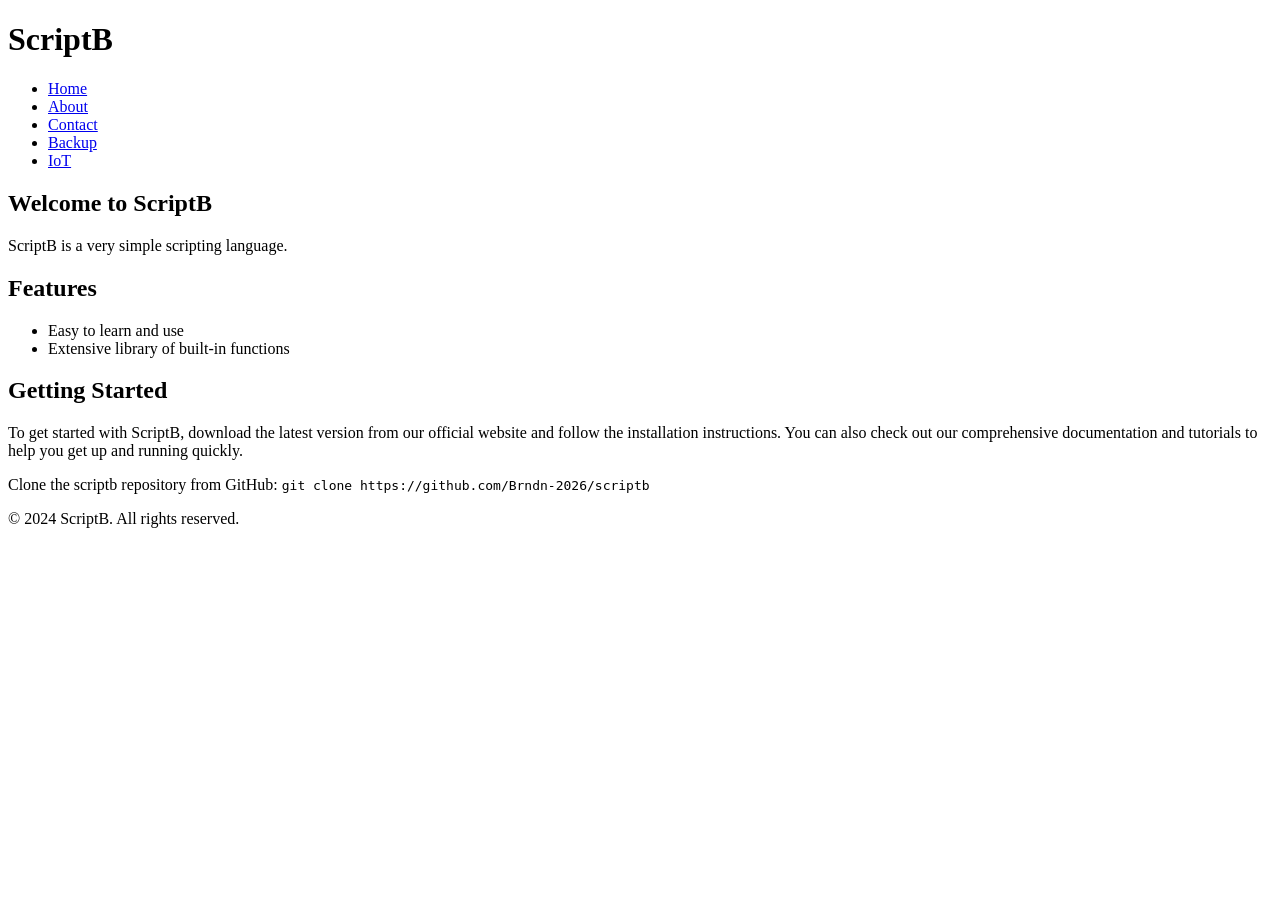
==== index.html @ 65152a35 "fix more" ====
<!DOCTYPE html>
<html lang="en">
    <head>
        <meta charset="UTF-8">
        <meta name="viewport" content="width=device-width, initial-scale=1.0">
        <title>ScriptB</title>
        <link rel="stylesheet" href="stylesi.css">
    </head>
    <body>
        <header>
            <h1>ScriptB</h1>
            <nav>
                <ul>
                    <li><a href="index.html">Home</a></li>
                    <li><a href="about.html">About</a></li>
                    <li><a href="contact.html">Contact</a></li>
                    <li><a href="backup.html">Backup</a></li>
                    <li><a href="https://scriptb-iot.onrender.com">IoT</a></li>
                </ul>
            </nav>
        </header>

        <main>
            <section id="introduction">
                <h2>Welcome to ScriptB</h2>
                <p>ScriptB is a very simple scripting language.</p>
            </section>

            <section id="features">
                <h2>Features</h2>
                <ul>
                    <li>Easy to learn and use</li>
                    <li>Extensive library of built-in functions</li>
                </ul>
            </section>

            <section id="getting-started">
                <h2>Getting Started</h2>
                <p>To get started with ScriptB, download the latest version from our official website and follow the installation instructions. You can also check out our comprehensive documentation and tutorials to help you get up and running quickly.</p>
                <p>Clone the scriptb repository from GitHub: <code>git clone https://github.com/Brndn-2026/scriptb</code></p>
            </section>
        </main>

        <footer>
            <p>&copy; 2024 ScriptB. All rights reserved.</p>
        </footer>

    </body>
    <script>
       const deploymentUrl = 'https://brndn-2026.github.io/scriptb-website/deployed.txt?t=' + new Date().getTime();

        fetch(deploymentUrl)
            .then(response => {
                if (!response.ok) throw new Error('Network response was not ok');
                return response.text();
            })
            .then(isdeployed => {
            // Clean up the text completely (lowercase it and remove all whitespace/newlines)
                const status = isdeployed.trim().toLowerCase();
            
            // Print what it actually found to your browser console (Press F12 to check)
                console.log("Deployment status read as:", JSON.stringify(status));

                if (status === 'true') {
                    console.log("Site is active.");
                } else {
                    console.log("Site is NOT true. Redirecting...");
                    window.location.href = "https://brndn-2026.github.io/scriptb-website/notdeployed.html";
                }
            })
            .catch(error => {
                console.error('Error checking deployment status:', error);
            });
    </script>
</html>
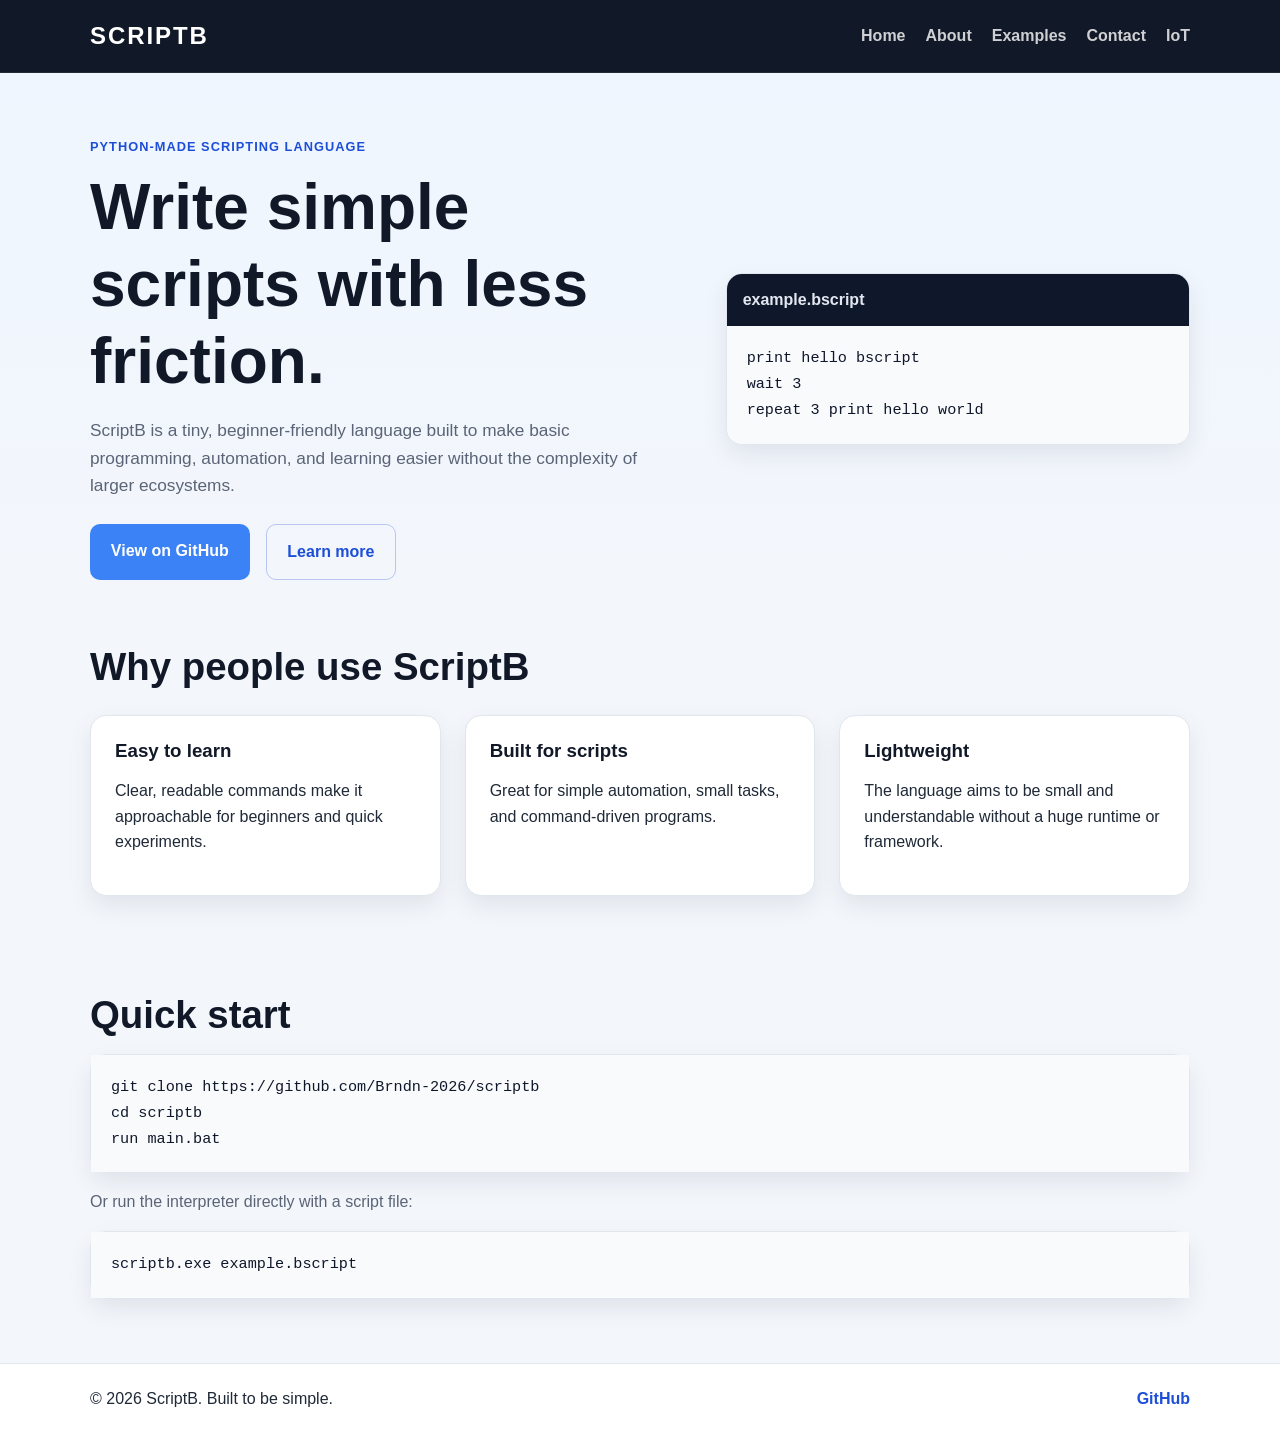
==== commit d33ab854: "Improve project docs and polish the website so ScriptB looks like a legitimate project." ====
--- a/index.html
+++ b/index.html
@@ -1,75 +1,103 @@
 <!DOCTYPE html>
 <html lang="en">
-    <head>
-        <meta charset="UTF-8">
-        <meta name="viewport" content="width=device-width, initial-scale=1.0">
-        <title>ScriptB</title>
-        <link rel="stylesheet" href="stylesi.css">
-    </head>
-    <body>
-        <header>
-            <h1>ScriptB</h1>
-            <nav>
-                <ul>
-                    <li><a href="index.html">Home</a></li>
-                    <li><a href="about.html">About</a></li>
-                    <li><a href="contact.html">Contact</a></li>
-                    <li><a href="backup.html">Backup</a></li>
-                    <li><a href="https://scriptb-iot.onrender.com">IoT</a></li>
-                </ul>
-            </nav>
-        </header>
+  <head>
+    <meta charset="UTF-8" />
+    <meta name="viewport" content="width=device-width, initial-scale=1.0" />
+    <title>ScriptB | Simple Python Scripting Language</title>
+    <meta
+      name="description"
+      content="ScriptB is a simple scripting language made in Python for quick scripts, automation, and beginner-friendly programming."
+    />
+    <link rel="stylesheet" href="stylesi.css" />
+  </head>
+  <body>
+    <header class="site-header">
+      <div class="container nav-wrap">
+        <div class="brand">ScriptB</div>
+        <nav aria-label="Main navigation">
+          <ul>
+            <li><a href="index.html">Home</a></li>
+            <li><a href="about.html">About</a></li>
+            <li><a href="backup.html">Examples</a></li>
+            <li><a href="contact.html">Contact</a></li>
+            <li><a href="https://scriptb-iot.onrender.com" target="_blank" rel="noreferrer">IoT</a></li>
+          </ul>
+        </nav>
+      </div>
+    </header>
 
-        <main>
-            <section id="introduction">
-                <h2>Welcome to ScriptB</h2>
-                <p>ScriptB is a very simple scripting language.</p>
-            </section>
+    <main>
+      <section class="hero">
+        <div class="container hero-grid">
+          <div>
+            <p class="eyebrow">Python-made scripting language</p>
+            <h1>Write simple scripts with less friction.</h1>
+            <p class="lead">
+              ScriptB is a tiny, beginner-friendly language built to make basic programming,
+              automation, and learning easier without the complexity of larger ecosystems.
+            </p>
+            <div class="cta-row">
+              <a class="button primary" href="https://github.com/Brndn-2026/scriptb" target="_blank" rel="noreferrer">View on GitHub</a>
+              <a class="button secondary" href="about.html">Learn more</a>
+            </div>
+          </div>
 
-            <section id="features">
-                <h2>Features</h2>
-                <ul>
-                    <li>Easy to learn and use</li>
-                    <li>Extensive library of built-in functions</li>
-                </ul>
-            </section>
+          <div class="code-panel">
+            <div class="code-header">example.bscript</div>
+            <pre><code>print hello bscript
+wait 3
+repeat 3 print hello world</code></pre>
+          </div>
+        </div>
+      </section>
 
-            <section id="getting-started">
-                <h2>Getting Started</h2>
-                <p>To get started with ScriptB, download the latest version from our official website and follow the installation instructions. You can also check out our comprehensive documentation and tutorials to help you get up and running quickly.</p>
-                <p>Clone the scriptb repository from GitHub: <code>git clone https://github.com/Brndn-2026/scriptb</code></p>
-            </section>
-        </main>
+      <section class="features">
+        <div class="container">
+          <h2>Why people use ScriptB</h2>
+          <div class="card-grid">
+            <article class="card">
+              <h3>Easy to learn</h3>
+              <p>Clear, readable commands make it approachable for beginners and quick experiments.</p>
+            </article>
+            <article class="card">
+              <h3>Built for scripts</h3>
+              <p>Great for simple automation, small tasks, and command-driven programs.</p>
+            </article>
+            <article class="card">
+              <h3>Lightweight</h3>
+              <p>The language aims to be small and understandable without a huge runtime or framework.</p>
+            </article>
+          </div>
+        </div>
+      </section>
 
-        <footer>
-            <p>&copy; 2024 ScriptB. All rights reserved.</p>
-        </footer>
+      <section class="quickstart">
+        <div class="container">
+          <h2>Quick start</h2>
+          <div class="code-block">
+            <pre><code>git clone https://github.com/Brndn-2026/scriptb
+cd scriptb
+run main.bat</code></pre>
+          </div>
+          <p class="note">
+            Or run the interpreter directly with a script file:
+          </p>
+          <div class="code-block compact">
+            <pre><code>scriptb.exe example.bscript</code></pre>
+          </div>
+        </div>
+      </section>
+    </main>
 
-    </body>
+    <footer class="site-footer">
+      <div class="container footer-wrap">
+        <p>© <span id="year"></span> ScriptB. Built to be simple.</p>
+        <a href="https://github.com/Brndn-2026/scriptb" target="_blank" rel="noreferrer">GitHub</a>
+      </div>
+    </footer>
+
     <script>
-       const deploymentUrl = 'https://brndn-2026.github.io/scriptb-website/deployed.txt?t=' + new Date().getTime();
-
-        fetch(deploymentUrl)
-            .then(response => {
-                if (!response.ok) throw new Error('Network response was not ok');
-                return response.text();
-            })
-            .then(isdeployed => {
-            // Clean up the text completely (lowercase it and remove all whitespace/newlines)
-                const status = isdeployed.trim().toLowerCase();
-            
-            // Print what it actually found to your browser console (Press F12 to check)
-                console.log("Deployment status read as:", JSON.stringify(status));
-
-                if (status === 'true') {
-                    console.log("Site is active.");
-                } else {
-                    console.log("Site is NOT true. Redirecting...");
-                    window.location.href = "https://brndn-2026.github.io/scriptb-website/notdeployed.html";
-                }
-            })
-            .catch(error => {
-                console.error('Error checking deployment status:', error);
-            });
+      document.getElementById('year').textContent = new Date().getFullYear();
     </script>
+  </body>
 </html>
--- a/stylesi.css
+++ b/stylesi.css
@@ -0,0 +1,270 @@
+/* Shared site theme */
+:root {
+  --bg: #f3f6fb;
+  --panel: #ffffff;
+  --panel-strong: #111827;
+  --text: #1f2937;
+  --muted: #5b6476;
+  --line: #dfe6ee;
+  --primary: #3b82f6;
+  --primary-dark: #1d4ed8;
+  --highlight: #eff6ff;
+  --shadow: rgba(15, 23, 42, 0.08);
+}
+
+* {
+  box-sizing: border-box;
+}
+
+html {
+  scroll-behavior: smooth;
+}
+
+body {
+  margin: 0;
+  font-family: Arial, Helvetica, sans-serif;
+  background: var(--bg);
+  color: var(--text);
+  line-height: 1.6;
+}
+
+img {
+  max-width: 100%;
+  display: block;
+}
+
+.container {
+  width: min(1100px, calc(100% - 2rem));
+  margin: 0 auto;
+}
+
+.site-header {
+  background: var(--panel-strong);
+  color: #fff;
+  border-bottom: 1px solid rgba(255, 255, 255, 0.08);
+}
+
+.nav-wrap {
+  display: flex;
+  align-items: center;
+  justify-content: space-between;
+  min-height: 72px;
+}
+
+.brand {
+  font-size: 1.5rem;
+  font-weight: 700;
+  letter-spacing: 0.08em;
+  text-transform: uppercase;
+}
+
+nav ul {
+  display: flex;
+  gap: 1.25rem;
+  list-style: none;
+  margin: 0;
+  padding: 0;
+}
+
+nav a {
+  color: rgba(255, 255, 255, 0.8);
+  text-decoration: none;
+  font-weight: 600;
+}
+
+nav a:hover,
+nav a:focus {
+  color: #fff;
+}
+
+.hero {
+  padding: 4rem 0 2rem;
+  background: linear-gradient(180deg, #eff6ff 0%, #f3f6fb 100%);
+}
+
+.hero-grid {
+  display: grid;
+  grid-template-columns: 1.3fr 1fr;
+  gap: 2rem;
+  align-items: center;
+}
+
+.eyebrow {
+  margin: 0 0 0.75rem;
+  color: var(--primary-dark);
+  text-transform: uppercase;
+  font-size: 0.8rem;
+  font-weight: 700;
+  letter-spacing: 0.08em;
+}
+
+h1, h2, h3 {
+  margin-top: 0;
+  color: var(--panel-strong);
+  line-height: 1.2;
+}
+
+h1 {
+  font-size: clamp(2.2rem, 5vw, 4rem);
+  margin-bottom: 1rem;
+}
+
+h2 {
+  font-size: clamp(1.6rem, 3vw, 2.4rem);
+  margin-bottom: 1rem;
+}
+
+.lead {
+  font-size: 1.08rem;
+  color: var(--muted);
+  max-width: 60ch;
+}
+
+.cta-row {
+  display: flex;
+  gap: 1rem;
+  margin-top: 1.5rem;
+  flex-wrap: wrap;
+}
+
+.button {
+  display: inline-block;
+  padding: 0.9rem 1.3rem;
+  border-radius: 10px;
+  text-decoration: none;
+  font-weight: 700;
+  transition: transform 0.15s ease;
+}
+
+.button:hover {
+  transform: translateY(-1px);
+}
+
+.button.primary {
+  background: var(--primary);
+  color: #fff;
+}
+
+.button.primary:hover {
+  background: var(--primary-dark);
+}
+
+.button.secondary {
+  background: transparent;
+  color: var(--primary-dark);
+  border: 1px solid rgba(29, 78, 216, 0.28);
+}
+
+.code-panel,
+.content-card,
+.card,
+.code-block {
+  background: var(--panel);
+  border: 1px solid var(--line);
+  border-radius: 16px;
+  box-shadow: 0 10px 25px var(--shadow);
+}
+
+.code-panel {
+  overflow: hidden;
+}
+
+.code-header {
+  background: #0f172a;
+  color: #e2e8f0;
+  padding: 0.85rem 1rem;
+  font-weight: 700;
+}
+
+pre {
+  margin: 0;
+  padding: 1.25rem;
+  overflow-x: auto;
+  background: #f8fafc;
+  color: #0f172a;
+  font-size: 0.95rem;
+  line-height: 1.7;
+}
+
+.features,
+.quickstart {
+  padding: 2rem 0 4rem;
+}
+
+.card-grid {
+  display: grid;
+  grid-template-columns: repeat(3, minmax(0, 1fr));
+  gap: 1.5rem;
+  margin-top: 1.5rem;
+}
+
+.card {
+  padding: 1.5rem;
+}
+
+.card h3 {
+  margin-bottom: 0.75rem;
+}
+
+.note {
+  color: var(--muted);
+  margin-top: 1rem;
+}
+
+.code-block {
+  margin-top: 1rem;
+}
+
+.page-content {
+  padding: 2.5rem 0 3rem;
+}
+
+.content-card {
+  padding: 1.5rem 1.5rem 1.25rem;
+  margin-bottom: 1.5rem;
+}
+
+.check-list {
+  margin: 0;
+  padding-left: 1.25rem;
+  color: var(--text);
+}
+
+.site-footer {
+  background: #fff;
+  border-top: 1px solid var(--line);
+}
+
+.footer-wrap {
+  display: flex;
+  justify-content: space-between;
+  align-items: center;
+  min-height: 70px;
+  gap: 1rem;
+}
+
+.site-footer a {
+  color: var(--primary-dark);
+  text-decoration: none;
+  font-weight: 700;
+}
+
+@media (max-width: 760px) {
+  .hero-grid,
+  .card-grid {
+    grid-template-columns: 1fr;
+  }
+
+  .nav-wrap,
+  .footer-wrap {
+    flex-direction: column;
+    justify-content: center;
+    padding: 1rem 0;
+    text-align: center;
+  }
+
+  nav ul {
+    flex-wrap: wrap;
+    justify-content: center;
+  }
+}
